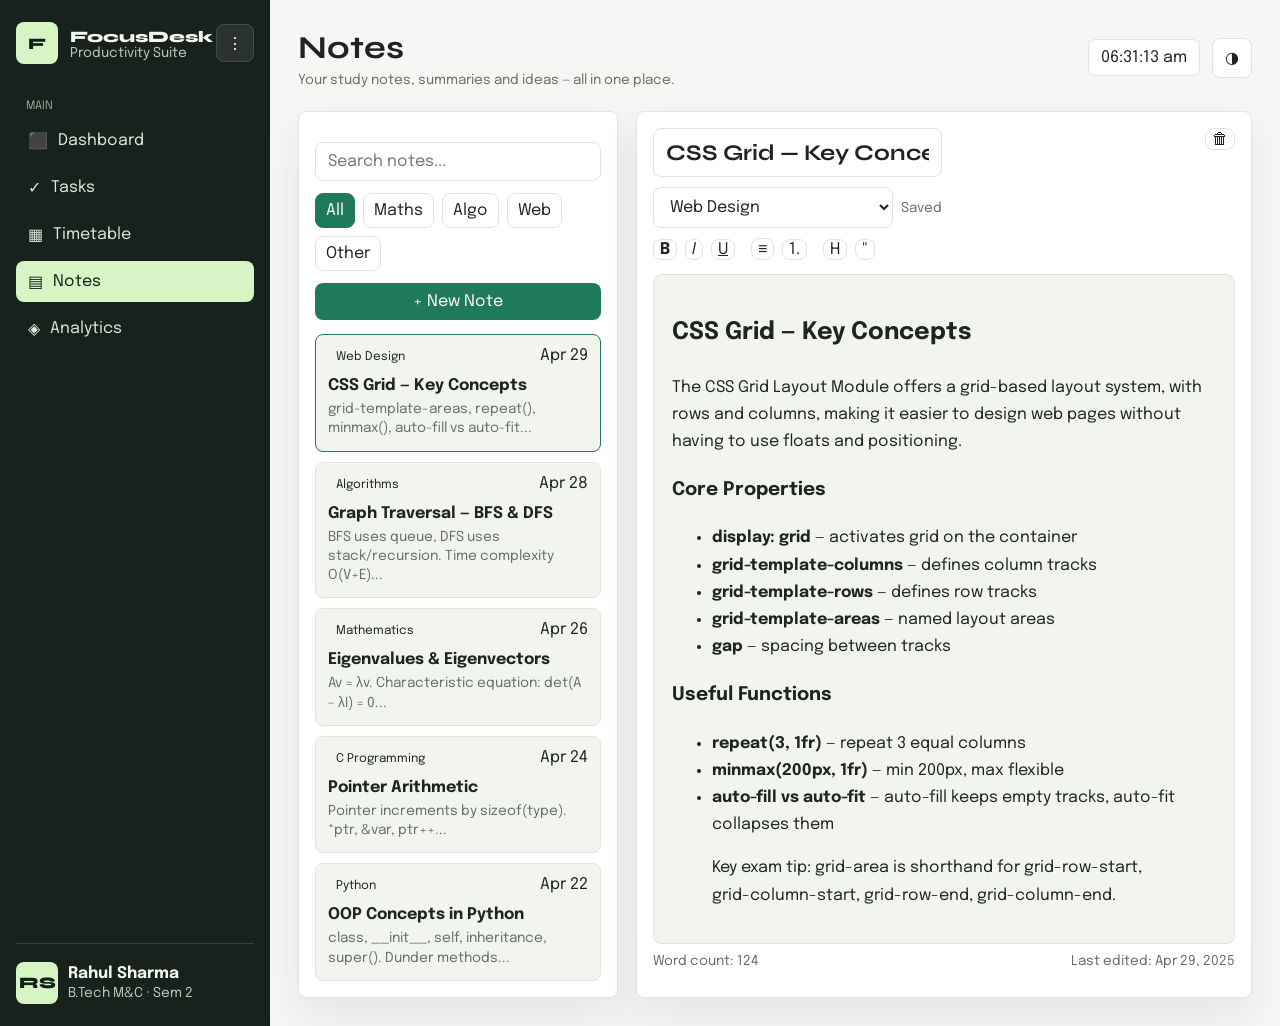
==== html/notes.html @ 3807cae0 "Initial commit: project setup" ====
<!DOCTYPE html>
<html lang="en">
<head>
  <meta charset="UTF-8" />
  <meta name="viewport" content="width=device-width, initial-scale=1.0" />
  <title>Notes — FocusDesk</title>
  <link rel="stylesheet" href="../css/style.css" />
  <link href="https://fonts.googleapis.com/css2?family=Syne:wght@400;600;700;800&family=Epilogue:ital,wght@0,300;0,400;0,500;1,300&display=swap" rel="stylesheet" />
</head>
<body class="page-notes">

  <aside class="sidebar" id="sidebar">
    <div class="sidebar-top">
      <div class="brand">
        <div class="brand-icon">F</div>
        <div class="brand-text">
          <span class="brand-name">FocusDesk</span>
          <span class="brand-sub">Productivity Suite</span>
        </div>
      </div>
      <button class="sidebar-toggle" id="sidebarToggle">&#8942;</button>
    </div>
    <nav class="sidebar-nav">
      <p class="nav-group-label">Main</p>
      <ul class="nav-list">
        <li><a href="index.html"     class="nav-item"><span class="nav-icon">⬛</span><span class="nav-label">Dashboard</span></a></li>
        <li><a href="tasks.html"     class="nav-item"><span class="nav-icon">✓</span><span class="nav-label">Tasks</span></a></li>
        <li><a href="timetable.html" class="nav-item"><span class="nav-icon">▦</span><span class="nav-label">Timetable</span></a></li>
        <li><a href="notes.html"     class="nav-item active"><span class="nav-icon">▤</span><span class="nav-label">Notes</span></a></li>
        <li><a href="stats.html"     class="nav-item"><span class="nav-icon">◈</span><span class="nav-label">Analytics</span></a></li>
      </ul>
    </nav>
    <div class="sidebar-profile">
      <div class="profile-avatar">RS</div>
      <div class="profile-info">
        <p class="profile-name">Rahul Sharma</p>
        <p class="profile-course">B.Tech M&amp;C · Sem 2</p>
      </div>
    </div>
  </aside>

  <main class="main-content">
    <header class="topbar">
      <div class="topbar-left">
        <h1 class="page-title">Notes</h1>
        <p class="page-sub">Your study notes, summaries and ideas — all in one place.</p>
      </div>
      <div class="topbar-right">
        <div class="live-clock" id="liveClock">00:00:00</div>
        <button class="theme-toggle" id="themeToggle">◑</button>
      </div>
    </header>

    <!-- NOTES LAYOUT: Sidebar + Editor -->
    <div class="notes-layout">

      <!-- NOTES SIDEBAR -->
      <aside class="notes-sidebar">
        <div class="notes-search-wrap">
          <input type="text" class="notes-search" id="notesSearch" placeholder="Search notes..." />
        </div>
        <div class="notes-filter-tabs">
          <button class="notes-filter active" data-cat="all">All</button>
          <button class="notes-filter" data-cat="maths">Maths</button>
          <button class="notes-filter" data-cat="algo">Algo</button>
          <button class="notes-filter" data-cat="web">Web</button>
          <button class="notes-filter" data-cat="other">Other</button>
        </div>
        <button class="new-note-btn" id="newNoteBtn">+ New Note</button>
        <ul class="notes-list" id="notesList">
          <li class="note-item active" data-noteid="1">
            <div class="note-item-top">
              <span class="note-item-cat web">Web Design</span>
              <span class="note-item-date">Apr 29</span>
            </div>
            <h4 class="note-item-title">CSS Grid — Key Concepts</h4>
            <p class="note-item-preview">grid-template-areas, repeat(), minmax(), auto-fill vs auto-fit...</p>
          </li>
          <li class="note-item" data-noteid="2">
            <div class="note-item-top">
              <span class="note-item-cat algo">Algorithms</span>
              <span class="note-item-date">Apr 28</span>
            </div>
            <h4 class="note-item-title">Graph Traversal — BFS &amp; DFS</h4>
            <p class="note-item-preview">BFS uses queue, DFS uses stack/recursion. Time complexity O(V+E)...</p>
          </li>
          <li class="note-item" data-noteid="3">
            <div class="note-item-top">
              <span class="note-item-cat maths">Mathematics</span>
              <span class="note-item-date">Apr 26</span>
            </div>
            <h4 class="note-item-title">Eigenvalues &amp; Eigenvectors</h4>
            <p class="note-item-preview">Av = λv. Characteristic equation: det(A - λI) = 0...</p>
          </li>
          <li class="note-item" data-noteid="4">
            <div class="note-item-top">
              <span class="note-item-cat other">C Programming</span>
              <span class="note-item-date">Apr 24</span>
            </div>
            <h4 class="note-item-title">Pointer Arithmetic</h4>
            <p class="note-item-preview">Pointer increments by sizeof(type). *ptr, &amp;var, ptr++...</p>
          </li>
          <li class="note-item" data-noteid="5">
            <div class="note-item-top">
              <span class="note-item-cat other">Python</span>
              <span class="note-item-date">Apr 22</span>
            </div>
            <h4 class="note-item-title">OOP Concepts in Python</h4>
            <p class="note-item-preview">class, __init__, self, inheritance, super(). Dunder methods...</p>
          </li>
        </ul>
      </aside>

      <!-- NOTE EDITOR -->
      <div class="note-editor-wrap">
        <div class="note-editor-toolbar">
          <div class="editor-meta">
            <input type="text" class="note-title-input" id="noteTitleInput" value="CSS Grid — Key Concepts" />
            <div class="editor-meta-row">
              <select class="note-cat-select" id="noteCatSelect">
                <option value="web" selected>Web Design</option>
                <option value="maths">Mathematics</option>
                <option value="algo">Algorithms</option>
                <option value="other">Other</option>
              </select>
              <span class="note-save-status" id="noteSaveStatus">Saved</span>
            </div>
          </div>
          <div class="editor-actions">
            <button class="editor-btn" id="deleteNoteBtn" title="Delete note">🗑</button>
          </div>
        </div>

        <!-- FORMAT TOOLBAR -->
        <div class="format-toolbar">
          <button class="fmt-btn" data-cmd="bold" title="Bold"><b>B</b></button>
          <button class="fmt-btn" data-cmd="italic" title="Italic"><i>I</i></button>
          <button class="fmt-btn" data-cmd="underline" title="Underline"><u>U</u></button>
          <div class="fmt-sep"></div>
          <button class="fmt-btn" data-cmd="insertUnorderedList" title="Bullet list">≡</button>
          <button class="fmt-btn" data-cmd="insertOrderedList" title="Numbered list">1.</button>
          <div class="fmt-sep"></div>
          <button class="fmt-btn" data-cmd="h2" title="Heading">H</button>
          <button class="fmt-btn" data-cmd="blockquote" title="Quote">"</button>
        </div>

        <div class="note-editor" id="noteEditor" contenteditable="true">
          <h2>CSS Grid — Key Concepts</h2>
          <p>The CSS Grid Layout Module offers a grid-based layout system, with rows and columns, making it easier to design web pages without having to use floats and positioning.</p>
          <h3>Core Properties</h3>
          <ul>
            <li><strong>display: grid</strong> — activates grid on the container</li>
            <li><strong>grid-template-columns</strong> — defines column tracks</li>
            <li><strong>grid-template-rows</strong> — defines row tracks</li>
            <li><strong>grid-template-areas</strong> — named layout areas</li>
            <li><strong>gap</strong> — spacing between tracks</li>
          </ul>
          <h3>Useful Functions</h3>
          <ul>
            <li><strong>repeat(3, 1fr)</strong> — repeat 3 equal columns</li>
            <li><strong>minmax(200px, 1fr)</strong> — min 200px, max flexible</li>
            <li><strong>auto-fill vs auto-fit</strong> — auto-fill keeps empty tracks, auto-fit collapses them</li>
          </ul>
          <blockquote>Key exam tip: grid-area is shorthand for grid-row-start, grid-column-start, grid-row-end, grid-column-end.</blockquote>
        </div>

        <div class="note-editor-footer">
          <span class="note-wordcount" id="noteWordcount">Word count: 124</span>
          <span class="note-last-edited" id="noteLastEdited">Last edited: Apr 29, 2025</span>
        </div>
      </div>

    </div>

  </main>

  <script type="module" src="../js/app.js"></script>
  <script type="module" src="../js/notes.js"></script>
</body>
</html>
---- css/style.css ----
:root {
  --bg: #f6f7f4;
  --panel: #ffffff;
  --panel-soft: #f1f5ee;
  --text: #202420;
  --muted: #687066;
  --line: #dfe5dc;
  --accent: #1f7a5c;
  --accent-2: #2c6fbb;
  --amber: #b77716;
  --red: #c34949;
  --green: #2e8b57;
  --shadow: 0 18px 40px rgba(31, 40, 35, 0.08);
}

* {
  box-sizing: border-box;
}

body {
  margin: 0;
  min-height: 100vh;
  background: var(--bg);
  color: var(--text);
  font-family: Epilogue, Arial, sans-serif;
  display: flex;
}

body.dark {
  --bg: #151917;
  --panel: #202621;
  --panel-soft: #262d28;
  --text: #eef3ed;
  --muted: #a8b2a9;
  --line: #384139;
  --shadow: 0 18px 40px rgba(0, 0, 0, 0.22);
}

button,
input,
textarea,
select {
  font: inherit;
}

button,
a {
  -webkit-tap-highlight-color: transparent;
}

a {
  color: inherit;
  text-decoration: none;
}

.sidebar {
  width: 270px;
  min-height: 100vh;
  padding: 22px 16px;
  background: #18221d;
  color: #f4f7f0;
  position: sticky;
  top: 0;
  display: flex;
  flex-direction: column;
  gap: 24px;
}

.sidebar-top,
.brand,
.topbar,
.topbar-right,
.stat-card-top,
.widget-header,
.task-toolbar,
.task-actions,
.modal-header,
.modal-footer,
.editor-meta-row,
.format-toolbar,
.tt-legend,
.period-tabs,
.week-nav,
.view-toggle-bar {
  display: flex;
  align-items: center;
}

.sidebar-top,
.topbar,
.widget-header,
.task-toolbar,
.modal-header,
.modal-footer {
  justify-content: space-between;
}

.brand {
  gap: 12px;
}

.brand-icon,
.profile-avatar {
  width: 42px;
  height: 42px;
  display: grid;
  place-items: center;
  border-radius: 8px;
  background: #d7f4c5;
  color: #102017;
  font-family: Syne, Arial, sans-serif;
  font-weight: 800;
}

.brand-text,
.profile-info,
.task-text-wrap,
.habit-info,
.editor-meta,
.donut-center {
  display: flex;
  flex-direction: column;
}

.brand-name,
.page-title,
.greeting-headline,
.widget-title,
.task-card-title,
.modal-title,
.col-title {
  font-family: Syne, Arial, sans-serif;
}

.brand-name {
  font-weight: 800;
}

.brand-sub,
.profile-course,
.page-sub,
.stat-label,
.task-due,
.sched-info,
.quick-note-hint,
.note-save-status,
.note-wordcount,
.note-last-edited {
  color: var(--muted);
  font-size: 0.85rem;
}

.sidebar .brand-sub,
.sidebar .profile-course {
  color: #b8c8bd;
}

.sidebar-toggle,
.theme-toggle,
.week-btn,
.tca-btn,
.modal-close,
.editor-btn,
.fmt-btn,
.habit-check,
.add-task-btn {
  border: 1px solid var(--line);
  background: var(--panel);
  color: var(--text);
  border-radius: 8px;
  cursor: pointer;
}

.sidebar-toggle {
  background: rgba(255, 255, 255, 0.08);
  color: #ffffff;
  border-color: rgba(255, 255, 255, 0.12);
  width: 38px;
  height: 38px;
}

.nav-group-label {
  margin: 12px 10px 8px;
  color: #94a79a;
  font-size: 0.72rem;
  text-transform: uppercase;
  letter-spacing: 0;
}

.nav-list {
  list-style: none;
  padding: 0;
  margin: 0;
  display: grid;
  gap: 6px;
}

.nav-item {
  display: flex;
  gap: 10px;
  align-items: center;
  padding: 11px 12px;
  border-radius: 8px;
  color: #dce7dd;
}

.nav-item.active,
.nav-item:hover {
  background: #d7f4c5;
  color: #102017;
}

.sidebar-profile {
  margin-top: auto;
  display: flex;
  gap: 10px;
  align-items: center;
  padding-top: 18px;
  border-top: 1px solid rgba(255, 255, 255, 0.12);
}

.profile-name {
  margin: 0;
  font-weight: 700;
}

.profile-course {
  margin: 4px 0 0;
}

.main-content {
  flex: 1;
  min-width: 0;
  padding: 28px;
}

.topbar {
  gap: 20px;
  margin-bottom: 24px;
}

.topbar-right {
  gap: 12px;
  flex-wrap: wrap;
  justify-content: flex-end;
}

.page-title {
  margin: 0;
  font-size: 2rem;
}

.page-sub {
  margin: 6px 0 0;
}

.live-clock,
.streak-badge,
.widget-badge,
.period-btn,
.filter-btn,
.view-btn,
.pomo-tab {
  background: var(--panel);
  border: 1px solid var(--line);
  border-radius: 8px;
  padding: 9px 12px;
}

.theme-toggle,
.week-btn {
  width: 40px;
  height: 40px;
}

.greeting-banner,
.widget,
.stat-card,
.task-overview,
.task-column,
.notes-sidebar,
.note-editor-wrap,
.exam-strip,
.tt-legend,
.modal {
  background: var(--panel);
  border: 1px solid var(--line);
  border-radius: 8px;
  box-shadow: var(--shadow);
}

.greeting-banner {
  display: flex;
  justify-content: space-between;
  gap: 20px;
  padding: 26px;
  margin-bottom: 20px;
  overflow: hidden;
}

.greeting-headline {
  margin: 0 0 8px;
  font-size: 2rem;
}

.greeting-sub {
  margin: 0;
  color: var(--muted);
  line-height: 1.6;
}

.greeting-visual {
  width: 130px;
  min-width: 130px;
  border-radius: 50%;
  background: #e6f3df;
  display: grid;
  place-items: center;
  color: #1b7a57;
  font-size: 2rem;
}

.stats-row {
  display: grid;
  grid-template-columns: repeat(4, minmax(0, 1fr));
  gap: 16px;
  margin-bottom: 20px;
}

.stat-card {
  padding: 18px;
}

.stat-number {
  font-family: Syne, Arial, sans-serif;
  font-size: 1.7rem;
  font-weight: 800;
  margin: 14px 0 6px;
}

.stat-trend,
.priority-tag,
.att-status,
.note-item-cat {
  font-size: 0.75rem;
  border-radius: 999px;
  padding: 4px 8px;
  background: var(--panel-soft);
}

.up,
.safe,
.green {
  color: var(--green);
}

.neutral,
.amber,
.warn {
  color: var(--amber);
}

.red,
.danger {
  color: var(--red);
}

.stat-bar,
.task-ov-bar,
.trend-bar-wrap,
.att-bar-wrap {
  height: 8px;
  background: var(--panel-soft);
  border-radius: 999px;
  overflow: hidden;
  margin-top: 14px;
}

.stat-bar-fill,
.task-ov-fill,
.trend-bar,
.att-bar {
  display: block;
  height: 100%;
  width: var(--pct, var(--w, 50%));
  background: var(--accent);
}

.dashboard-grid,
.analytics-grid {
  display: grid;
  grid-template-columns: minmax(0, 1.35fr) minmax(320px, 0.9fr);
  gap: 18px;
}

.dash-col,
.analytics-grid {
  min-width: 0;
}

.widget,
.exam-strip {
  padding: 18px;
  margin-bottom: 18px;
}

.widget-title {
  margin: 0;
  font-size: 1.1rem;
}

.widget-link,
.widget-link-btn {
  color: var(--accent-2);
  font-weight: 700;
  background: transparent;
  border: 0;
  cursor: pointer;
}

.pomo-body {
  text-align: center;
}

.pomo-ring-wrap {
  position: relative;
  width: 190px;
  margin: 20px auto;
}

.pomo-ring {
  width: 190px;
  height: 190px;
  transform: rotate(-90deg);
}

.pomo-ring-bg,
.pomo-ring-fill {
  fill: none;
  stroke-width: 10;
}

.pomo-ring-bg {
  stroke: var(--panel-soft);
}

.pomo-ring-fill {
  stroke: var(--accent);
  stroke-linecap: round;
}

.pomo-time-display {
  position: absolute;
  inset: 0;
  display: grid;
  place-items: center;
  font-family: Syne, Arial, sans-serif;
  font-size: 2rem;
  font-weight: 800;
}

.pomo-mode-tabs,
.pomo-controls,
.task-filters {
  display: flex;
  gap: 8px;
  flex-wrap: wrap;
}

.pomo-tab.active,
.filter-btn.active,
.view-btn.active,
.period-btn.active,
.notes-filter.active {
  background: var(--accent);
  color: #ffffff;
  border-color: var(--accent);
}

.pomo-btn,
.btn-add-task,
.modal-btn-confirm,
.new-note-btn {
  border: 0;
  background: var(--accent);
  color: #ffffff;
  border-radius: 8px;
  padding: 10px 14px;
  cursor: pointer;
}

.pomo-btn-ghost,
.modal-btn-cancel {
  background: var(--panel-soft);
  color: var(--text);
}

.quick-task-list,
.habit-list,
.notes-list,
.donut-legend {
  list-style: none;
  padding: 0;
  margin: 14px 0 0;
  display: grid;
  gap: 10px;
}

.quick-task,
.habit-item,
.schedule-item,
.note-item,
.task-card {
  background: var(--panel-soft);
  border: 1px solid var(--line);
  border-radius: 8px;
}

.quick-task,
.habit-item {
  display: flex;
  align-items: center;
  gap: 12px;
  padding: 12px;
}

.quick-task.done .task-text,
.task-card.done .task-card-title,
.task-card.is-done .task-card-title {
  text-decoration: line-through;
  color: var(--muted);
}

.task-cb {
  width: 18px;
  height: 18px;
}

.add-task-inline,
.notes-search-wrap {
  display: flex;
  gap: 8px;
  margin-top: 14px;
}

.add-task-input,
.notes-search,
.modal-input,
.modal-textarea,
.modal-select,
.task-sort-select,
.note-title-input,
.note-cat-select,
.quick-note-area {
  width: 100%;
  border: 1px solid var(--line);
  background: var(--panel);
  color: var(--text);
  border-radius: 8px;
  padding: 10px 12px;
}

.add-task-btn {
  min-width: 42px;
  background: var(--accent);
  color: #ffffff;
}

.schedule-timeline {
  display: grid;
  gap: 10px;
  margin-top: 14px;
}

.schedule-item {
  display: grid;
  grid-template-columns: 78px 20px 1fr;
  gap: 10px;
  padding: 12px;
}

.sched-subject {
  margin: 0 0 4px;
  font-weight: 700;
}

.sched-info {
  margin: 0;
}

.sched-dot,
.task-priority-dot,
.col-dot,
.legend-dot,
.dl-dot {
  display: inline-block;
  width: 10px;
  height: 10px;
  border-radius: 50%;
  background: var(--accent);
}

.quick-note-area {
  min-height: 150px;
  resize: vertical;
  margin-top: 14px;
}

.exam-cards-row {
  display: grid;
  grid-template-columns: repeat(4, minmax(0, 1fr));
  gap: 14px;
  margin-top: 14px;
}

.exam-card {
  padding: 14px;
  border-radius: 8px;
  background: var(--panel-soft);
  border: 1px solid var(--line);
}

.exam-days {
  font-family: Syne, Arial, sans-serif;
  font-size: 2rem;
  font-weight: 800;
  color: var(--accent);
}

.task-toolbar {
  gap: 12px;
  flex-wrap: wrap;
  margin-bottom: 16px;
}

.task-actions {
  gap: 8px;
}

.task-overview {
  display: grid;
  grid-template-columns: repeat(4, 100px) minmax(220px, 1fr);
  gap: 14px;
  align-items: center;
  padding: 16px;
  margin-bottom: 18px;
}

.task-ov-num {
  display: block;
  font-family: Syne, Arial, sans-serif;
  font-size: 1.6rem;
  font-weight: 800;
}

.task-ov-label {
  color: var(--muted);
  font-size: 0.84rem;
}

.task-board {
  display: grid;
  grid-template-columns: repeat(3, minmax(260px, 1fr));
  gap: 16px;
}

.task-column {
  padding: 14px;
}

.task-col-header {
  display: flex;
  align-items: center;
  gap: 8px;
  margin-bottom: 12px;
}

.col-count {
  margin-left: auto;
  color: var(--muted);
}

.task-col-body {
  min-height: 260px;
  display: grid;
  gap: 12px;
  align-content: start;
}

.task-card {
  padding: 14px;
}

.task-card.is-dragging {
  opacity: 0.65;
}

.task-card-top,
.task-card-footer {
  display: flex;
  align-items: center;
  justify-content: space-between;
  gap: 10px;
}

.task-card-title {
  margin: 12px 0 8px;
}

.task-card-desc {
  color: var(--muted);
  line-height: 1.5;
}

.task-card-due {
  font-size: 0.82rem;
  color: var(--muted);
}

.priority-high,
.high {
  border-color: rgba(195, 73, 73, 0.38);
}

.priority-medium,
.medium {
  border-color: rgba(183, 119, 22, 0.38);
}

.priority-low,
.low {
  border-color: rgba(46, 139, 87, 0.38);
}

.modal-overlay {
  position: fixed;
  inset: 0;
  background: rgba(13, 18, 14, 0.55);
  display: none;
  place-items: center;
  padding: 20px;
  z-index: 20;
}

.modal-overlay.open,
.modal-overlay.show {
  display: grid;
}

.modal {
  width: min(560px, 100%);
  padding: 18px;
}

.modal-body {
  display: grid;
  gap: 14px;
  margin: 16px 0;
}

.modal-row {
  display: grid;
  grid-template-columns: 1fr 1fr;
  gap: 12px;
}

.modal-label {
  display: block;
  margin-bottom: 6px;
  color: var(--muted);
  font-size: 0.85rem;
}

.notes-layout {
  display: grid;
  grid-template-columns: 320px minmax(0, 1fr);
  gap: 18px;
}

.notes-sidebar,
.note-editor-wrap {
  padding: 16px;
}

.notes-filter-tabs {
  display: flex;
  gap: 8px;
  flex-wrap: wrap;
  margin: 12px 0;
}

.notes-filter {
  border: 1px solid var(--line);
  background: var(--panel);
  color: var(--text);
  border-radius: 8px;
  padding: 8px 10px;
  cursor: pointer;
}

.new-note-btn {
  width: 100%;
}

.note-item {
  padding: 12px;
  cursor: pointer;
}

.note-item.active {
  border-color: var(--accent);
}

.note-item-top {
  display: flex;
  justify-content: space-between;
  gap: 8px;
}

.note-item-title {
  margin: 10px 0 6px;
}

.note-item-preview {
  margin: 0;
  color: var(--muted);
  font-size: 0.86rem;
  line-height: 1.4;
}

.note-editor-toolbar {
  display: flex;
  gap: 12px;
  justify-content: space-between;
}

.note-title-input {
  font-family: Syne, Arial, sans-serif;
  font-size: 1.4rem;
  font-weight: 700;
}

.editor-meta-row,
.format-toolbar {
  gap: 8px;
  margin-top: 10px;
}

.note-editor {
  min-height: 420px;
  margin-top: 14px;
  padding: 18px;
  border: 1px solid var(--line);
  border-radius: 8px;
  background: var(--panel-soft);
  line-height: 1.7;
}

.note-editor-footer {
  display: flex;
  justify-content: space-between;
  gap: 10px;
  margin-top: 10px;
}

.timetable-wrap {
  overflow-x: auto;
}

.timetable-grid {
  display: grid;
  grid-template-columns: 80px repeat(6, minmax(130px, 1fr));
  min-width: 860px;
  border: 1px solid var(--line);
  border-radius: 8px;
  overflow: hidden;
}

.tt-header,
.tt-time,
.tt-cell {
  border-right: 1px solid var(--line);
  border-bottom: 1px solid var(--line);
  min-height: 72px;
  padding: 10px;
  background: var(--panel);
}

.tt-header {
  min-height: auto;
  font-weight: 800;
  background: var(--panel-soft);
  text-align: center;
}

.tt-header.active,
.tt-header[data-today="true"] {
  color: var(--accent);
}

.tt-time {
  color: var(--muted);
  font-weight: 700;
}

.tt-class {
  height: 100%;
  padding: 9px;
  border-radius: 8px;
  color: #102017;
  display: flex;
  flex-direction: column;
  gap: 4px;
  background: #d7f4c5;
}

.subject-maths { background: #d7f4c5; }
.subject-algo { background: #cde5ff; }
.subject-ds { background: #efe0ff; }
.subject-web { background: #ffe1c9; }
.subject-python { background: #fff0a8; }
.subject-c { background: #ffd4d4; }
.subject-self { background: #d9ece5; }

.tt-break {
  background: var(--panel-soft);
  color: var(--muted);
  text-align: center;
}

.tt-legend {
  gap: 14px;
  flex-wrap: wrap;
  padding: 14px;
  margin-top: 16px;
}

.bar-chart {
  display: grid;
  grid-template-columns: repeat(7, 1fr);
  gap: 10px;
  align-items: end;
  height: 250px;
  margin-top: 18px;
}

.bar-group {
  height: 100%;
  display: grid;
  grid-template-rows: 1fr auto;
  gap: 8px;
  text-align: center;
}

.bar-wrap {
  display: flex;
  align-items: end;
  justify-content: center;
  background: var(--panel-soft);
  border-radius: 8px;
  padding: 6px;
}

.bar {
  width: 100%;
  height: var(--h, 40%);
  min-height: 20px;
  border-radius: 6px;
  background: var(--accent-2);
  position: relative;
}

.bar-val {
  position: absolute;
  left: 50%;
  bottom: calc(100% + 6px);
  transform: translateX(-50%);
  font-size: 0.72rem;
  white-space: nowrap;
  color: var(--muted);
}

.donut-chart-wrap {
  display: flex;
  align-items: center;
  gap: 20px;
  flex-wrap: wrap;
  margin-top: 16px;
}

.donut-chart {
  width: 170px;
  height: 170px;
  position: relative;
}

.donut-svg {
  width: 170px;
  height: 170px;
  transform: rotate(-90deg);
}

.donut-seg {
  fill: none;
  stroke-width: 14;
}

.seg-maths { stroke: #1f7a5c; }
.seg-algo { stroke: #2c6fbb; }
.seg-ds { stroke: #8661c1; }
.seg-web { stroke: #d17930; }

.donut-center {
  position: absolute;
  inset: 0;
  align-items: center;
  justify-content: center;
}

.trend-row {
  display: grid;
  grid-template-columns: 44px 1fr 30px;
  gap: 10px;
  align-items: center;
  margin-top: 13px;
}

.attendance-table {
  width: 100%;
  border-collapse: collapse;
  margin-top: 12px;
}

.attendance-table th,
.attendance-table td {
  padding: 12px;
  border-bottom: 1px solid var(--line);
  text-align: left;
}

@media (max-width: 980px) {
  body {
    display: block;
  }

  .sidebar {
    position: relative;
    width: 100%;
    min-height: auto;
  }

  .stats-row,
  .dashboard-grid,
  .analytics-grid,
  .task-board,
  .exam-cards-row,
  .notes-layout,
  .task-overview {
    grid-template-columns: 1fr;
  }

  .main-content {
    padding: 18px;
  }

  .topbar,
  .greeting-banner,
  .note-editor-toolbar {
    align-items: flex-start;
    flex-direction: column;
  }

  .greeting-visual {
    display: none;
  }
}

@media (max-width: 620px) {
  .modal-row,
  .stats-row {
    grid-template-columns: 1fr;
  }

  .task-toolbar,
  .task-actions,
  .topbar-right {
    align-items: stretch;
    width: 100%;
  }

  .task-actions,
  .topbar-right {
    flex-direction: column;
  }
}
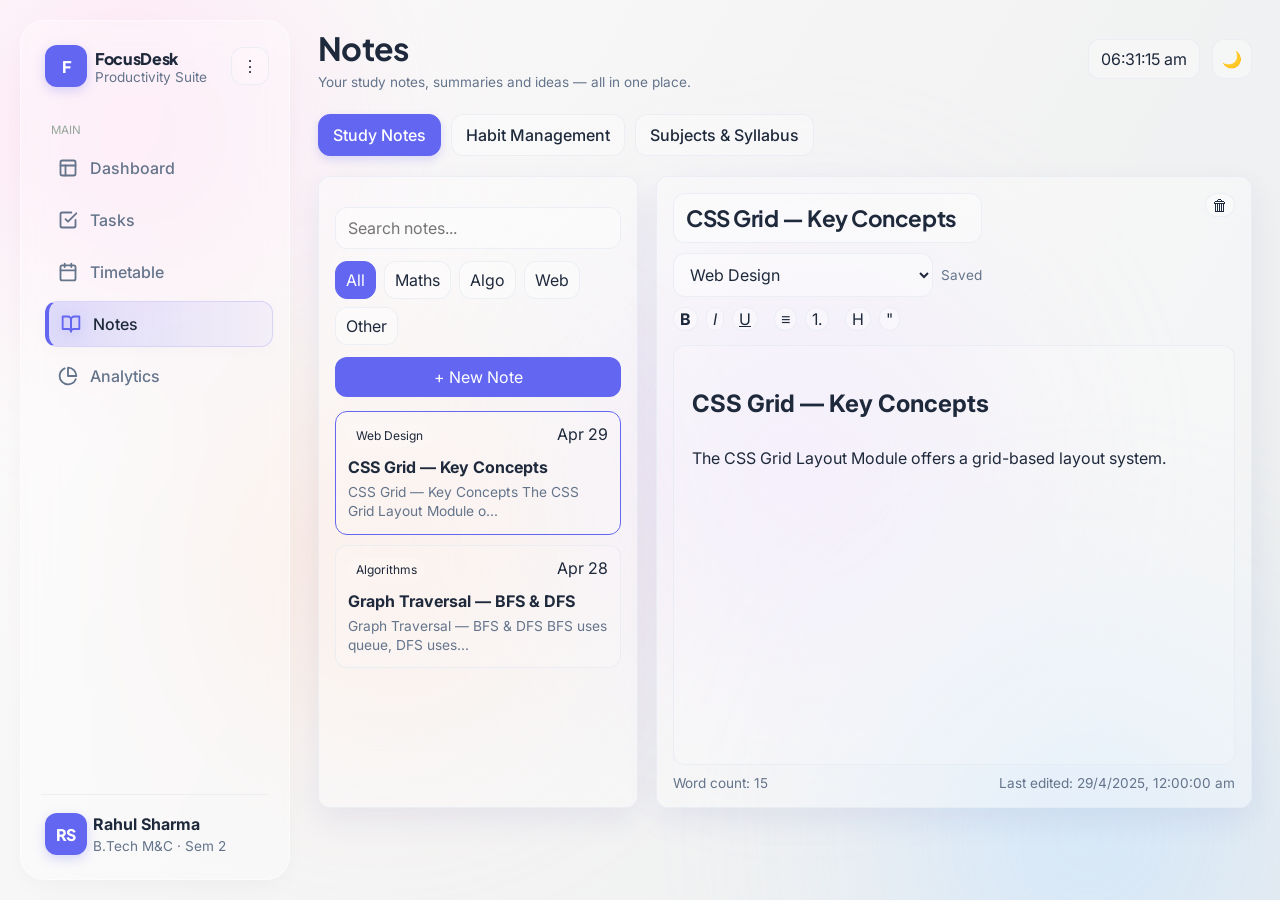
==== commit 6e634c7e: "feat: complete premium glassmorphism theme and SVG icons" ====
--- a/html/notes.html
+++ b/html/notes.html
@@ -1,179 +1,223 @@
-<!DOCTYPE html>
-<html lang="en">
-<head>
-  <meta charset="UTF-8" />
-  <meta name="viewport" content="width=device-width, initial-scale=1.0" />
-  <title>Notes — FocusDesk</title>
+<!DOCTYPE html>
+<html lang="en">
+<head>
+  <meta charset="UTF-8" />
+  <meta name="viewport" content="width=device-width, initial-scale=1.0" />
+  <title>Notes — FocusDesk</title>
   <link rel="stylesheet" href="../css/style.css" />
-  <link href="https://fonts.googleapis.com/css2?family=Syne:wght@400;600;700;800&family=Epilogue:ital,wght@0,300;0,400;0,500;1,300&display=swap" rel="stylesheet" />
-</head>
-<body class="page-notes">
-
-  <aside class="sidebar" id="sidebar">
-    <div class="sidebar-top">
-      <div class="brand">
-        <div class="brand-icon">F</div>
-        <div class="brand-text">
-          <span class="brand-name">FocusDesk</span>
-          <span class="brand-sub">Productivity Suite</span>
-        </div>
-      </div>
-      <button class="sidebar-toggle" id="sidebarToggle">&#8942;</button>
-    </div>
-    <nav class="sidebar-nav">
-      <p class="nav-group-label">Main</p>
-      <ul class="nav-list">
-        <li><a href="index.html"     class="nav-item"><span class="nav-icon">⬛</span><span class="nav-label">Dashboard</span></a></li>
-        <li><a href="tasks.html"     class="nav-item"><span class="nav-icon">✓</span><span class="nav-label">Tasks</span></a></li>
-        <li><a href="timetable.html" class="nav-item"><span class="nav-icon">▦</span><span class="nav-label">Timetable</span></a></li>
-        <li><a href="notes.html"     class="nav-item active"><span class="nav-icon">▤</span><span class="nav-label">Notes</span></a></li>
-        <li><a href="stats.html"     class="nav-item"><span class="nav-icon">◈</span><span class="nav-label">Analytics</span></a></li>
-      </ul>
-    </nav>
-    <div class="sidebar-profile">
-      <div class="profile-avatar">RS</div>
-      <div class="profile-info">
-        <p class="profile-name">Rahul Sharma</p>
-        <p class="profile-course">B.Tech M&amp;C · Sem 2</p>
-      </div>
-    </div>
-  </aside>
-
-  <main class="main-content">
-    <header class="topbar">
-      <div class="topbar-left">
-        <h1 class="page-title">Notes</h1>
-        <p class="page-sub">Your study notes, summaries and ideas — all in one place.</p>
-      </div>
-      <div class="topbar-right">
-        <div class="live-clock" id="liveClock">00:00:00</div>
-        <button class="theme-toggle" id="themeToggle">◑</button>
-      </div>
-    </header>
-
-    <!-- NOTES LAYOUT: Sidebar + Editor -->
-    <div class="notes-layout">
-
-      <!-- NOTES SIDEBAR -->
-      <aside class="notes-sidebar">
-        <div class="notes-search-wrap">
-          <input type="text" class="notes-search" id="notesSearch" placeholder="Search notes..." />
-        </div>
-        <div class="notes-filter-tabs">
-          <button class="notes-filter active" data-cat="all">All</button>
-          <button class="notes-filter" data-cat="maths">Maths</button>
-          <button class="notes-filter" data-cat="algo">Algo</button>
-          <button class="notes-filter" data-cat="web">Web</button>
-          <button class="notes-filter" data-cat="other">Other</button>
-        </div>
-        <button class="new-note-btn" id="newNoteBtn">+ New Note</button>
-        <ul class="notes-list" id="notesList">
-          <li class="note-item active" data-noteid="1">
-            <div class="note-item-top">
-              <span class="note-item-cat web">Web Design</span>
-              <span class="note-item-date">Apr 29</span>
-            </div>
-            <h4 class="note-item-title">CSS Grid — Key Concepts</h4>
-            <p class="note-item-preview">grid-template-areas, repeat(), minmax(), auto-fill vs auto-fit...</p>
-          </li>
-          <li class="note-item" data-noteid="2">
-            <div class="note-item-top">
-              <span class="note-item-cat algo">Algorithms</span>
-              <span class="note-item-date">Apr 28</span>
-            </div>
-            <h4 class="note-item-title">Graph Traversal — BFS &amp; DFS</h4>
-            <p class="note-item-preview">BFS uses queue, DFS uses stack/recursion. Time complexity O(V+E)...</p>
-          </li>
-          <li class="note-item" data-noteid="3">
-            <div class="note-item-top">
-              <span class="note-item-cat maths">Mathematics</span>
-              <span class="note-item-date">Apr 26</span>
-            </div>
-            <h4 class="note-item-title">Eigenvalues &amp; Eigenvectors</h4>
-            <p class="note-item-preview">Av = λv. Characteristic equation: det(A - λI) = 0...</p>
-          </li>
-          <li class="note-item" data-noteid="4">
-            <div class="note-item-top">
-              <span class="note-item-cat other">C Programming</span>
-              <span class="note-item-date">Apr 24</span>
-            </div>
-            <h4 class="note-item-title">Pointer Arithmetic</h4>
-            <p class="note-item-preview">Pointer increments by sizeof(type). *ptr, &amp;var, ptr++...</p>
-          </li>
-          <li class="note-item" data-noteid="5">
-            <div class="note-item-top">
-              <span class="note-item-cat other">Python</span>
-              <span class="note-item-date">Apr 22</span>
-            </div>
-            <h4 class="note-item-title">OOP Concepts in Python</h4>
-            <p class="note-item-preview">class, __init__, self, inheritance, super(). Dunder methods...</p>
-          </li>
-        </ul>
-      </aside>
-
-      <!-- NOTE EDITOR -->
-      <div class="note-editor-wrap">
-        <div class="note-editor-toolbar">
-          <div class="editor-meta">
-            <input type="text" class="note-title-input" id="noteTitleInput" value="CSS Grid — Key Concepts" />
-            <div class="editor-meta-row">
-              <select class="note-cat-select" id="noteCatSelect">
-                <option value="web" selected>Web Design</option>
-                <option value="maths">Mathematics</option>
-                <option value="algo">Algorithms</option>
-                <option value="other">Other</option>
-              </select>
-              <span class="note-save-status" id="noteSaveStatus">Saved</span>
-            </div>
-          </div>
-          <div class="editor-actions">
-            <button class="editor-btn" id="deleteNoteBtn" title="Delete note">🗑</button>
-          </div>
-        </div>
-
-        <!-- FORMAT TOOLBAR -->
-        <div class="format-toolbar">
-          <button class="fmt-btn" data-cmd="bold" title="Bold"><b>B</b></button>
-          <button class="fmt-btn" data-cmd="italic" title="Italic"><i>I</i></button>
-          <button class="fmt-btn" data-cmd="underline" title="Underline"><u>U</u></button>
-          <div class="fmt-sep"></div>
-          <button class="fmt-btn" data-cmd="insertUnorderedList" title="Bullet list">≡</button>
-          <button class="fmt-btn" data-cmd="insertOrderedList" title="Numbered list">1.</button>
-          <div class="fmt-sep"></div>
-          <button class="fmt-btn" data-cmd="h2" title="Heading">H</button>
-          <button class="fmt-btn" data-cmd="blockquote" title="Quote">"</button>
-        </div>
-
-        <div class="note-editor" id="noteEditor" contenteditable="true">
-          <h2>CSS Grid — Key Concepts</h2>
-          <p>The CSS Grid Layout Module offers a grid-based layout system, with rows and columns, making it easier to design web pages without having to use floats and positioning.</p>
-          <h3>Core Properties</h3>
-          <ul>
-            <li><strong>display: grid</strong> — activates grid on the container</li>
-            <li><strong>grid-template-columns</strong> — defines column tracks</li>
-            <li><strong>grid-template-rows</strong> — defines row tracks</li>
-            <li><strong>grid-template-areas</strong> — named layout areas</li>
-            <li><strong>gap</strong> — spacing between tracks</li>
-          </ul>
-          <h3>Useful Functions</h3>
-          <ul>
-            <li><strong>repeat(3, 1fr)</strong> — repeat 3 equal columns</li>
-            <li><strong>minmax(200px, 1fr)</strong> — min 200px, max flexible</li>
-            <li><strong>auto-fill vs auto-fit</strong> — auto-fill keeps empty tracks, auto-fit collapses them</li>
-          </ul>
-          <blockquote>Key exam tip: grid-area is shorthand for grid-row-start, grid-column-start, grid-row-end, grid-column-end.</blockquote>
-        </div>
-
-        <div class="note-editor-footer">
-          <span class="note-wordcount" id="noteWordcount">Word count: 124</span>
-          <span class="note-last-edited" id="noteLastEdited">Last edited: Apr 29, 2025</span>
-        </div>
-      </div>
-
-    </div>
-
-  </main>
-
+  <link href="https://fonts.googleapis.com/css2?family=Syne:wght@400;600;700;800&family=Epilogue:ital,wght@0,300;0,400;0,500;1,300&display=swap" rel="stylesheet" />
+</head>
+<body class="page-notes">
+
+  <aside class="sidebar" id="sidebar">
+    <div class="sidebar-top">
+      <div class="brand">
+        <div class="brand-icon">F</div>
+        <div class="brand-text">
+          <span class="brand-name">FocusDesk</span>
+          <span class="brand-sub">Productivity Suite</span>
+        </div>
+      </div>
+      <button class="sidebar-toggle" id="sidebarToggle">&#8942;</button>
+    </div>
+    <nav class="sidebar-nav">
+      <p class="nav-group-label">Main</p>
+      <ul class="nav-list">
+        <li><a href="index.html"     class="nav-item"><span class="nav-icon"><svg xmlns="http://www.w3.org/2000/svg" width="20" height="20" viewBox="0 0 24 24" fill="none" stroke="currentColor" stroke-width="2" stroke-linecap="round" stroke-linejoin="round"><rect x="3" y="3" width="18" height="18" rx="2" ry="2"></rect><line x1="3" y1="9" x2="21" y2="9"></line><line x1="9" y1="21" x2="9" y2="9"></line></svg></span><span class="nav-label">Dashboard</span></a></li>
+        <li><a href="tasks.html"     class="nav-item"><span class="nav-icon"><svg xmlns="http://www.w3.org/2000/svg" width="20" height="20" viewBox="0 0 24 24" fill="none" stroke="currentColor" stroke-width="2" stroke-linecap="round" stroke-linejoin="round"><polyline points="9 11 12 14 22 4"></polyline><path d="M21 12v7a2 2 0 0 1-2 2H5a2 2 0 0 1-2-2V5a2 2 0 0 1 2-2h11"></path></svg></span><span class="nav-label">Tasks</span></a></li>
+        <li><a href="timetable.html" class="nav-item"><span class="nav-icon"><svg xmlns="http://www.w3.org/2000/svg" width="20" height="20" viewBox="0 0 24 24" fill="none" stroke="currentColor" stroke-width="2" stroke-linecap="round" stroke-linejoin="round"><rect x="3" y="4" width="18" height="18" rx="2" ry="2"></rect><line x1="16" y1="2" x2="16" y2="6"></line><line x1="8" y1="2" x2="8" y2="6"></line><line x1="3" y1="10" x2="21" y2="10"></line></svg></span><span class="nav-label">Timetable</span></a></li>
+        <li><a href="notes.html"     class="nav-item active"><span class="nav-icon"><svg xmlns="http://www.w3.org/2000/svg" width="20" height="20" viewBox="0 0 24 24" fill="none" stroke="currentColor" stroke-width="2" stroke-linecap="round" stroke-linejoin="round"><path d="M2 3h6a4 4 0 0 1 4 4v14a3 3 0 0 0-3-3H2z"></path><path d="M22 3h-6a4 4 0 0 0-4 4v14a3 3 0 0 1 3-3h7z"></path></svg></span><span class="nav-label">Notes</span></a></li>
+        <li><a href="stats.html"     class="nav-item"><span class="nav-icon"><svg xmlns="http://www.w3.org/2000/svg" width="20" height="20" viewBox="0 0 24 24" fill="none" stroke="currentColor" stroke-width="2" stroke-linecap="round" stroke-linejoin="round"><path d="M21.21 15.89A10 10 0 1 1 8 2.83"></path><path d="M22 12A10 10 0 0 0 12 2v10z"></path></svg></span><span class="nav-label">Analytics</span></a></li>
+      </ul>
+    </nav>
+    <div class="sidebar-profile">
+      <div class="profile-avatar">RS</div>
+      <div class="profile-info">
+        <p class="profile-name">Rahul Sharma</p>
+        <p class="profile-course">B.Tech M&amp;C · Sem 2</p>
+      </div>
+    </div>
+  </aside>
+
+  <main class="main-content">
+    <header class="topbar">
+      <div class="topbar-left">
+        <h1 class="page-title">Notes</h1>
+        <p class="page-sub">Your study notes, summaries and ideas — all in one place.</p>
+      </div>
+      <div class="topbar-right">
+        <div class="live-clock" id="liveClock">00:00:00</div>
+        <button class="theme-toggle" id="themeToggle">◑</button>
+      </div>
+    </header>
+
+    <!-- NOTES LAYOUT: Sidebar + Editor -->
+    <div class="page-tabs" style="margin-bottom: 20px; display: flex; gap: 10px;">
+      <button type="button" class="page-tab-btn active" data-tab="notesTab">Study Notes</button>
+      <button type="button" class="page-tab-btn" data-tab="habitsTab">Habit Management</button>
+      <button type="button" class="page-tab-btn" data-tab="syllabusTab">Subjects & Syllabus</button>
+    </div>
+
+    <!-- NOTES CONTENT -->
+    <section class="page-tab-content active" id="notesTab" style="display: block;">
+    <div class="notes-layout">
+
+      <!-- NOTES SIDEBAR -->
+      <aside class="notes-sidebar">
+        <div class="notes-search-wrap">
+          <input type="text" class="notes-search" id="notesSearch" placeholder="Search notes..." />
+        </div>
+        <div class="notes-filter-tabs">
+          <button class="notes-filter active" data-cat="all">All</button>
+          <button class="notes-filter" data-cat="maths">Maths</button>
+          <button class="notes-filter" data-cat="algo">Algo</button>
+          <button class="notes-filter" data-cat="web">Web</button>
+          <button class="notes-filter" data-cat="other">Other</button>
+        </div>
+        <button class="new-note-btn" id="newNoteBtn">+ New Note</button>
+        <ul class="notes-list" id="notesList">
+          <li class="note-item active" data-noteid="1">
+            <div class="note-item-top">
+              <span class="note-item-cat web">Web Design</span>
+              <span class="note-item-date">Apr 29</span>
+            </div>
+            <h4 class="note-item-title">CSS Grid — Key Concepts</h4>
+            <p class="note-item-preview">grid-template-areas, repeat(), minmax(), auto-fill vs auto-fit...</p>
+          </li>
+          <li class="note-item" data-noteid="2">
+            <div class="note-item-top">
+              <span class="note-item-cat algo">Algorithms</span>
+              <span class="note-item-date">Apr 28</span>
+            </div>
+            <h4 class="note-item-title">Graph Traversal — BFS &amp; DFS</h4>
+            <p class="note-item-preview">BFS uses queue, DFS uses stack/recursion. Time complexity O(V+E)...</p>
+          </li>
+          <li class="note-item" data-noteid="3">
+            <div class="note-item-top">
+              <span class="note-item-cat maths">Mathematics</span>
+              <span class="note-item-date">Apr 26</span>
+            </div>
+            <h4 class="note-item-title">Eigenvalues &amp; Eigenvectors</h4>
+            <p class="note-item-preview">Av = λv. Characteristic equation: det(A - λI) = 0...</p>
+          </li>
+          <li class="note-item" data-noteid="4">
+            <div class="note-item-top">
+              <span class="note-item-cat other">C Programming</span>
+              <span class="note-item-date">Apr 24</span>
+            </div>
+            <h4 class="note-item-title">Pointer Arithmetic</h4>
+            <p class="note-item-preview">Pointer increments by sizeof(type). *ptr, &amp;var, ptr++...</p>
+          </li>
+          <li class="note-item" data-noteid="5">
+            <div class="note-item-top">
+              <span class="note-item-cat other">Python</span>
+              <span class="note-item-date">Apr 22</span>
+            </div>
+            <h4 class="note-item-title">OOP Concepts in Python</h4>
+            <p class="note-item-preview">class, __init__, self, inheritance, super(). Dunder methods...</p>
+          </li>
+        </ul>
+      </aside>
+
+      <!-- NOTE EDITOR -->
+      <div class="note-editor-wrap">
+        <div class="note-editor-toolbar">
+          <div class="editor-meta">
+            <input type="text" class="note-title-input" id="noteTitleInput" value="CSS Grid — Key Concepts" />
+            <div class="editor-meta-row">
+              <select class="note-cat-select" id="noteCatSelect">
+                <option value="web" selected>Web Design</option>
+                <option value="maths">Mathematics</option>
+                <option value="algo">Algorithms</option>
+                <option value="other">Other</option>
+              </select>
+              <span class="note-save-status" id="noteSaveStatus">Saved</span>
+            </div>
+          </div>
+          <div class="editor-actions">
+            <button class="editor-btn" id="deleteNoteBtn" title="Delete note">🗑</button>
+          </div>
+        </div>
+
+        <!-- FORMAT TOOLBAR -->
+        <div class="format-toolbar">
+          <button class="fmt-btn" data-cmd="bold" title="Bold"><b>B</b></button>
+          <button class="fmt-btn" data-cmd="italic" title="Italic"><i>I</i></button>
+          <button class="fmt-btn" data-cmd="underline" title="Underline"><u>U</u></button>
+          <div class="fmt-sep"></div>
+          <button class="fmt-btn" data-cmd="insertUnorderedList" title="Bullet list">≡</button>
+          <button class="fmt-btn" data-cmd="insertOrderedList" title="Numbered list">1.</button>
+          <div class="fmt-sep"></div>
+          <button class="fmt-btn" data-cmd="h2" title="Heading">H</button>
+          <button class="fmt-btn" data-cmd="blockquote" title="Quote">"</button>
+        </div>
+
+        <div class="note-editor" id="noteEditor" contenteditable="true">
+          <h2>CSS Grid — Key Concepts</h2>
+          <p>The CSS Grid Layout Module offers a grid-based layout system, with rows and columns, making it easier to design web pages without having to use floats and positioning.</p>
+          <h3>Core Properties</h3>
+          <ul>
+            <li><strong>display: grid</strong> — activates grid on the container</li>
+            <li><strong>grid-template-columns</strong> — defines column tracks</li>
+            <li><strong>grid-template-rows</strong> — defines row tracks</li>
+            <li><strong>grid-template-areas</strong> — named layout areas</li>
+            <li><strong>gap</strong> — spacing between tracks</li>
+          </ul>
+          <h3>Useful Functions</h3>
+          <ul>
+            <li><strong>repeat(3, 1fr)</strong> — repeat 3 equal columns</li>
+            <li><strong>minmax(200px, 1fr)</strong> — min 200px, max flexible</li>
+            <li><strong>auto-fill vs auto-fit</strong> — auto-fill keeps empty tracks, auto-fit collapses them</li>
+          </ul>
+          <blockquote>Key exam tip: grid-area is shorthand for grid-row-start, grid-column-start, grid-row-end, grid-column-end.</blockquote>
+        </div>
+
+        <div class="note-editor-footer">
+          <span class="note-wordcount" id="noteWordcount">Word count: 124</span>
+          <span class="note-last-edited" id="noteLastEdited">Last edited: Apr 29, 2025</span>
+        </div>
+      </div>
+
+    </div>
+
+    </section>
+
+    <!-- HABITS CONTENT -->
+    <section class="page-tab-content" id="habitsTab" style="display: none;">
+      <div class="widget">
+        <h2 class="widget-title">Habit Management</h2>
+        <p class="page-sub" style="margin-bottom: 20px;">Add, edit, or delete habits here. Tracking changes will reflect instantly on your Dashboard.</p>
+        
+        <div style="display: flex; gap: 10px; margin-bottom: 20px;">
+          <input type="text" id="newHabitInput" placeholder="Enter new habit name" style="flex: 1; padding: 10px 14px; border: 1px solid var(--line); border-radius: var(--radius-sm); background: var(--panel-soft); color: var(--text);">
+          <button class="calendar-create-btn" id="addHabitBtn" style="padding: 10px 20px; cursor: pointer; border-radius: var(--radius-sm);">+ Add Habit</button>
+        </div>
+
+        <ul id="manageHabitList" style="list-style: none; padding: 0; display: grid; gap: 12px;">
+          <!-- Populated by JS -->
+        </ul>
+      </div>
+    </section>
+
+    <!-- SYLLABUS CONTENT -->
+    <section class="page-tab-content" id="syllabusTab" style="display: none;">
+      <div class="widget">
+        <h2 class="widget-title">Subjects & Syllabus Tracker</h2>
+        <p class="page-sub" style="margin-bottom: 20px;">Manage your subjects and track syllabus completion progress.</p>
+
+        <div style="display: flex; gap: 10px; margin-bottom: 24px;">
+          <input type="text" id="newSubjectInput" placeholder="Enter subject name (e.g. Data Structures)" style="flex: 1; padding: 10px 14px; border: 1px solid var(--line); border-radius: var(--radius-sm); background: var(--panel-soft); color: var(--text);">
+          <button class="calendar-create-btn" id="addSubjectBtn" style="padding: 10px 20px; cursor: pointer; border-radius: var(--radius-sm);">+ Add Subject</button>
+        </div>
+
+        <div id="manageSubjectList" style="display: grid; gap: 20px;">
+          <!-- Populated by JS -->
+        </div>
+      </div>
+    </section>
+
+  </main>
+
   <script type="module" src="../js/app.js"></script>
   <script type="module" src="../js/notes.js"></script>
 </body>
--- a/css/style.css
+++ b/css/style.css
@@ -1,16 +1,28 @@
+@import url('https://fonts.googleapis.com/css2?family=Plus+Jakarta+Sans:wght@400;500;600;700;800&family=Inter:wght@400;500;600&display=swap');
+
 :root {
-  --bg: #f6f7f4;
-  --panel: #ffffff;
-  --panel-soft: #f1f5ee;
-  --text: #202420;
-  --muted: #687066;
-  --line: #dfe5dc;
-  --accent: #1f7a5c;
-  --accent-2: #2c6fbb;
-  --amber: #b77716;
-  --red: #c34949;
-  --green: #2e8b57;
-  --shadow: 0 18px 40px rgba(31, 40, 35, 0.08);
+  --bg: linear-gradient(120deg, #fdfbfb 0%, #ebedee 100%);
+  --panel: rgba(255, 255, 255, 0.35);
+  --panel-soft: rgba(255, 255, 255, 0.15);
+  --text: #1e293b;
+  --muted: #64748b;
+  --line: rgba(226, 232, 240, 0.6);
+  --accent: #6366f1;
+  --accent-2: #ec4899;
+  --amber: #f59e0b;
+  --red: #ef4444;
+  --green: #10b981;
+  --shadow: 0 12px 32px 0 rgba(31, 38, 135, 0.07);
+  --shadow-hover: 0 20px 40px 0 rgba(31, 38, 135, 0.12);
+  --glass-border: 1px solid rgba(255, 255, 255, 0.5);
+  --radius: 20px;
+  --radius-sm: 12px;
+  --transition: transform 0.15s ease-out, box-shadow 0.15s ease-out, opacity 0.15s ease-out;
+  
+  --mesh-bg-1: #ffcfef;
+  --mesh-bg-2: #c3e2ff;
+  --mesh-bg-3: #e8d5ff;
+  --mesh-bg-4: #ffd5c2;
 }
 
 * {
@@ -22,18 +34,76 @@
   min-height: 100vh;
   background: var(--bg);
   color: var(--text);
-  font-family: Epilogue, Arial, sans-serif;
-  display: flex;
+  font-family: 'Inter', -apple-system, sans-serif;
+  display: flex;
+  position: relative;
+}
+
+/* Beautiful Animated Mesh Gradient Background */
+body::before, body::after, .bg-mesh {
+  content: '';
+  position: fixed;
+  border-radius: 50%;
+  filter: blur(80px);
+  z-index: -1;
+  opacity: 0.7;
+  animation: mesh-float 20s infinite alternate ease-in-out;
+}
+
+body::before {
+  width: 40vw; height: 40vw;
+  background: radial-gradient(circle, var(--mesh-bg-1) 0%, transparent 70%);
+  top: -10vw; left: -10vw;
+}
+
+body::after {
+  width: 50vw; height: 50vw;
+  background: radial-gradient(circle, var(--mesh-bg-2) 0%, transparent 70%);
+  bottom: -20vw; right: -10vw;
+  animation-delay: -5s;
+}
+
+.bg-mesh {
+  width: 45vw; height: 45vw;
+  background: radial-gradient(circle, var(--mesh-bg-3) 0%, transparent 70%);
+  top: 20vh; left: 40vw;
+  animation-delay: -10s;
+}
+
+.bg-mesh-2 {
+  content: '';
+  position: fixed;
+  border-radius: 50%;
+  filter: blur(90px);
+  z-index: -1;
+  opacity: 0.6;
+  width: 40vw; height: 40vw;
+  background: radial-gradient(circle, var(--mesh-bg-4) 0%, transparent 70%);
+  bottom: 10vh; left: 10vw;
+  animation: mesh-float 25s infinite alternate-reverse ease-in-out;
+}
+
+@keyframes mesh-float {
+  0% { transform: translate(0, 0) scale(1); }
+  50% { transform: translate(5vw, 10vh) scale(1.1); }
+  100% { transform: translate(-5vw, -5vh) scale(0.95); }
 }
 
 body.dark {
-  --bg: #151917;
-  --panel: #202621;
-  --panel-soft: #262d28;
-  --text: #eef3ed;
-  --muted: #a8b2a9;
-  --line: #384139;
-  --shadow: 0 18px 40px rgba(0, 0, 0, 0.22);
+  --bg: #09090b;
+  --panel: rgba(24, 24, 27, 0.35);
+  --panel-soft: rgba(255, 255, 255, 0.05);
+  --text: #fafafa;
+  --muted: #a1a1aa;
+  --line: rgba(63, 63, 70, 0.5);
+  --shadow: 0 12px 32px 0 rgba(0, 0, 0, 0.5);
+  --shadow-hover: 0 20px 40px 0 rgba(0, 0, 0, 0.7);
+  --glass-border: 1px solid rgba(255, 255, 255, 0.08);
+  
+  --mesh-bg-1: #4c1d95; /* Deep Purple */
+  --mesh-bg-2: #0f766e; /* Deep Teal */
+  --mesh-bg-3: #1e3a8a; /* Deep Blue */
+  --mesh-bg-4: #831843; /* Deep Pink */
 }
 
 button,
@@ -55,15 +125,59 @@
 
 .sidebar {
   width: 270px;
-  min-height: 100vh;
-  padding: 22px 16px;
-  background: #18221d;
-  color: #f4f7f0;
+  height: calc(100vh - 40px);
+  margin: 20px 0 20px 20px;
+  padding: 24px 20px;
+  background: var(--panel);
+  border: var(--glass-border);
+  border-radius: 24px;
+  color: var(--text);
   position: sticky;
-  top: 0;
+  backdrop-filter: blur(16px);
+  -webkit-backdrop-filter: blur(16px);
+  top: 20px;
   display: flex;
   flex-direction: column;
   gap: 24px;
+  transition: width 0.4s cubic-bezier(0.4, 0, 0.2, 1), padding 0.4s cubic-bezier(0.4, 0, 0.2, 1), margin 0.4s cubic-bezier(0.4, 0, 0.2, 1);
+  overflow: hidden;
+  z-index: 100;
+  box-shadow: 0 10px 30px -10px rgba(0, 0, 0, 0.05);
+}
+
+
+
+.sidebar.collapsed {
+  width: 80px;
+  padding: 24px 10px;
+}
+
+.sidebar.collapsed .brand-text,
+.sidebar.collapsed .nav-group-label,
+.sidebar.collapsed .nav-label,
+.sidebar.collapsed .profile-info {
+  display: none;
+}
+
+.sidebar.collapsed .sidebar-top {
+  justify-content: center;
+}
+
+.sidebar.collapsed .brand-icon {
+  display: none;
+}
+
+.sidebar.collapsed .sidebar-toggle {
+  margin: 0 auto;
+}
+
+.sidebar.collapsed .nav-item {
+  justify-content: center;
+  padding: 12px;
+}
+
+.sidebar.collapsed .profile-avatar {
+  margin: 0 auto;
 }
 
 .sidebar-top,
@@ -105,10 +219,13 @@
   height: 42px;
   display: grid;
   place-items: center;
-  border-radius: 8px;
-  background: #d7f4c5;
-  color: #102017;
-  font-family: Syne, Arial, sans-serif;
+  border-radius: var(--radius-sm);
+  background: var(--accent);
+  color: #ffffff;
+  transform: translateX(4px);
+  box-shadow: 0 4px 12px rgba(99, 102, 241, 0.25);
+  font-family: 'Plus Jakarta Sans', sans-serif;
+  letter-spacing: -0.02em;
   font-weight: 800;
 }
 
@@ -129,7 +246,8 @@
 .task-card-title,
 .modal-title,
 .col-title {
-  font-family: Syne, Arial, sans-serif;
+  font-family: 'Plus Jakarta Sans', sans-serif;
+  letter-spacing: -0.02em;
 }
 
 .brand-name {
@@ -152,7 +270,7 @@
 
 .sidebar .brand-sub,
 .sidebar .profile-course {
-  color: #b8c8bd;
+  color: var(--muted);
 }
 
 .sidebar-toggle,
@@ -167,14 +285,16 @@
   border: 1px solid var(--line);
   background: var(--panel);
   color: var(--text);
-  border-radius: 8px;
+  border-radius: var(--radius-sm);
   cursor: pointer;
+  transition: var(--transition);
 }
 
 .sidebar-toggle {
-  background: rgba(255, 255, 255, 0.08);
-  color: #ffffff;
-  border-color: rgba(255, 255, 255, 0.12);
+  background: var(--panel-soft);
+  color: var(--text);
+  border-color: var(--line);
+  transition: var(--transition);
   width: 38px;
   height: 38px;
 }
@@ -197,17 +317,54 @@
 
 .nav-item {
   display: flex;
-  gap: 10px;
+  gap: 12px;
   align-items: center;
-  padding: 11px 12px;
-  border-radius: 8px;
-  color: #dce7dd;
+  padding: 12px 16px;
+  border-radius: 12px;
+  color: var(--muted);
+  transition: transform 0.2s ease, box-shadow 0.2s ease, background 0.2s ease;
+  position: relative;
+  overflow: hidden;
+  font-weight: 500;
+  border: 1px solid transparent;
+}
+
+.nav-item::before {
+  content: '';
+  position: absolute;
+  top: 0; left: 0; right: 0; bottom: 0;
+  background: linear-gradient(90deg, rgba(99, 102, 241, 0.15) 0%, rgba(99, 102, 241, 0) 100%);
+  opacity: 0;
+  transition: opacity 0.3s ease;
+  z-index: 0;
 }
 
 .nav-item.active,
 .nav-item:hover {
-  background: #d7f4c5;
-  color: #102017;
+  color: var(--text);
+  border-color: rgba(99, 102, 241, 0.2);
+  background: rgba(99, 102, 241, 0.05);
+  box-shadow: 0 4px 20px rgba(0, 0, 0, 0.02);
+  transform: translateX(4px);
+}
+
+.nav-item.active::before,
+.nav-item:hover::before {
+  opacity: 1;
+}
+
+.nav-item.active {
+  border-left: 4px solid var(--accent);
+  padding-left: 12px;
+}
+
+.nav-item > * {
+  position: relative;
+  z-index: 1;
+}
+
+.nav-item.active .nav-icon {
+  color: var(--accent);
 }
 
 .sidebar-profile {
@@ -216,7 +373,7 @@
   gap: 10px;
   align-items: center;
   padding-top: 18px;
-  border-top: 1px solid rgba(255, 255, 255, 0.12);
+  border-top: 1px solid var(--line);
 }
 
 .profile-name {
@@ -263,7 +420,7 @@
 .pomo-tab {
   background: var(--panel);
   border: 1px solid var(--line);
-  border-radius: 8px;
+  border-radius: var(--radius-sm);
   padding: 9px 12px;
 }
 
@@ -285,7 +442,7 @@
 .modal {
   background: var(--panel);
   border: 1px solid var(--line);
-  border-radius: 8px;
+  border-radius: var(--radius-sm);
   box-shadow: var(--shadow);
 }
 
@@ -312,12 +469,8 @@
 .greeting-visual {
   width: 130px;
   min-width: 130px;
-  border-radius: 50%;
-  background: #e6f3df;
   display: grid;
   place-items: center;
-  color: #1b7a57;
-  font-size: 2rem;
 }
 
 .stats-row {
@@ -328,14 +481,59 @@
 }
 
 .stat-card {
-  padding: 18px;
+  padding: 20px;
+  background: var(--panel);
+  border: var(--glass-border);
+  border-radius: var(--radius);
+  box-shadow: var(--shadow);
+  backdrop-filter: blur(16px);
+  -webkit-backdrop-filter: blur(16px);
+  transition: var(--transition);
+}
+
+.stat-card:hover {
+  box-shadow: var(--shadow-hover);
+  transform: translateY(-4px);
 }
 
 .stat-number {
-  font-family: Syne, Arial, sans-serif;
-  font-size: 1.7rem;
+  font-family: 'Plus Jakarta Sans', sans-serif;
+  letter-spacing: -0.02em;
+  font-size: 2rem;
   font-weight: 800;
   margin: 14px 0 6px;
+  background: linear-gradient(135deg, var(--text), var(--accent));
+  -webkit-background-clip: text;
+  -webkit-text-fill-color: transparent;
+  background-clip: text;
+}
+
+.stat-icon {
+  display: flex;
+  align-items: center;
+  justify-content: center;
+  width: 44px;
+  height: 44px;
+  border-radius: var(--radius-sm);
+  background: linear-gradient(135deg, rgba(99, 102, 241, 0.15), rgba(139, 92, 246, 0.15));
+  font-size: 1.4rem;
+  box-shadow: 0 4px 12px rgba(99, 102, 241, 0.1);
+  color: var(--accent);
+}
+
+@keyframes fadeInUp {
+  from {
+    opacity: 0;
+    transform: translateY(15px);
+  }
+  to {
+    opacity: 1;
+    transform: translateY(0);
+  }
+}
+
+.stat-card, .widget, .calendar-panel, .exam-card, .agenda-card {
+  animation: fadeInUp 0.4s ease-out forwards;
 }
 
 .stat-trend,
@@ -416,6 +614,7 @@
   background: transparent;
   border: 0;
   cursor: pointer;
+  transition: var(--transition);
 }
 
 .pomo-body {
@@ -454,7 +653,8 @@
   inset: 0;
   display: grid;
   place-items: center;
-  font-family: Syne, Arial, sans-serif;
+  font-family: 'Plus Jakarta Sans', sans-serif;
+  letter-spacing: -0.02em;
   font-size: 2rem;
   font-weight: 800;
 }
@@ -484,9 +684,10 @@
   border: 0;
   background: var(--accent);
   color: #ffffff;
-  border-radius: 8px;
+  border-radius: var(--radius-sm);
   padding: 10px 14px;
   cursor: pointer;
+  transition: var(--transition);
 }
 
 .pomo-btn-ghost,
@@ -513,7 +714,7 @@
 .task-card {
   background: var(--panel-soft);
   border: 1px solid var(--line);
-  border-radius: 8px;
+  border-radius: var(--radius-sm);
 }
 
 .quick-task,
@@ -556,7 +757,7 @@
   border: 1px solid var(--line);
   background: var(--panel);
   color: var(--text);
-  border-radius: 8px;
+  border-radius: var(--radius-sm);
   padding: 10px 12px;
 }
 
@@ -615,13 +816,14 @@
 
 .exam-card {
   padding: 14px;
-  border-radius: 8px;
+  border-radius: var(--radius-sm);
   background: var(--panel-soft);
   border: 1px solid var(--line);
 }
 
 .exam-days {
-  font-family: Syne, Arial, sans-serif;
+  font-family: 'Plus Jakarta Sans', sans-serif;
+  letter-spacing: -0.02em;
   font-size: 2rem;
   font-weight: 800;
   color: var(--accent);
@@ -648,7 +850,8 @@
 
 .task-ov-num {
   display: block;
-  font-family: Syne, Arial, sans-serif;
+  font-family: 'Plus Jakarta Sans', sans-serif;
+  letter-spacing: -0.02em;
   font-size: 1.6rem;
   font-weight: 800;
 }
@@ -695,6 +898,10 @@
   opacity: 0.65;
 }
 
+.task-card.is-overdue {
+  box-shadow: inset 3px 0 0 rgba(195, 73, 73, 0.75);
+}
+
 .task-card-top,
 .task-card-footer {
   display: flex;
@@ -715,6 +922,27 @@
 .task-card-due {
   font-size: 0.82rem;
   color: var(--muted);
+}
+
+.task-card-actions {
+  display: flex;
+  gap: 6px;
+}
+
+.tca-delete {
+  color: #c34949;
+}
+
+.task-empty-state {
+  color: var(--muted);
+  font-size: 0.86rem;
+  padding: 14px;
+  text-align: center;
+}
+
+.input-error {
+  border-color: #c34949 !important;
+  box-shadow: 0 0 0 3px rgba(195, 73, 73, 0.16);
 }
 
 .priority-high,
@@ -793,9 +1021,10 @@
   border: 1px solid var(--line);
   background: var(--panel);
   color: var(--text);
-  border-radius: 8px;
+  border-radius: var(--radius-sm);
   padding: 8px 10px;
   cursor: pointer;
+  transition: var(--transition);
 }
 
 .new-note-btn {
@@ -805,6 +1034,7 @@
 .note-item {
   padding: 12px;
   cursor: pointer;
+  transition: var(--transition);
 }
 
 .note-item.active {
@@ -835,7 +1065,8 @@
 }
 
 .note-title-input {
-  font-family: Syne, Arial, sans-serif;
+  font-family: 'Plus Jakarta Sans', sans-serif;
+  letter-spacing: -0.02em;
   font-size: 1.4rem;
   font-weight: 700;
 }
@@ -851,7 +1082,7 @@
   margin-top: 14px;
   padding: 18px;
   border: 1px solid var(--line);
-  border-radius: 8px;
+  border-radius: var(--radius-sm);
   background: var(--panel-soft);
   line-height: 1.7;
 }
@@ -872,7 +1103,7 @@
   grid-template-columns: 80px repeat(6, minmax(130px, 1fr));
   min-width: 860px;
   border: 1px solid var(--line);
-  border-radius: 8px;
+  border-radius: var(--radius-sm);
   overflow: hidden;
 }
 
@@ -906,7 +1137,7 @@
 .tt-class {
   height: 100%;
   padding: 9px;
-  border-radius: 8px;
+  border-radius: var(--radius-sm);
   color: #102017;
   display: flex;
   flex-direction: column;
@@ -957,7 +1188,7 @@
   align-items: end;
   justify-content: center;
   background: var(--panel-soft);
-  border-radius: 8px;
+  border-radius: var(--radius-sm);
   padding: 6px;
 }
 
@@ -1093,3 +1324,816 @@
     flex-direction: column;
   }
 }
+
+/* ── ANIMATIONS ─────────────────────────── */
+@keyframes flash-green {
+  0% { background-color: var(--panel); }
+  50% { background-color: rgba(46, 139, 87, 0.2); }
+  100% { background-color: var(--panel); }
+}
+
+.session-complete-flash .main-content {
+  animation: flash-green 1s ease-in-out;
+}
+
+
+
+
+
+/* =========================================================
+   CALENDAR PAGE
+========================================================= */
+
+.calendar-layout {
+  display: flex;
+  flex-direction: column;
+  gap: 18px;
+}
+
+/* =========================================================
+   TOOLBAR
+========================================================= */
+
+.calendar-toolbar {
+  display: flex;
+  align-items: center;
+  justify-content: space-between;
+  gap: 18px;
+  flex-wrap: wrap;
+}
+
+.calendar-toolbar-left,
+.calendar-toolbar-right,
+.calendar-nav,
+.calendar-view-switch,
+.page-tabs, .calendar-tabs,
+.panel-header,
+.exam-card-top,
+.calendar-task-top {
+  display: flex;
+  align-items: center;
+}
+
+.calendar-toolbar-left,
+.calendar-toolbar-right,
+.calendar-nav,
+.calendar-view-switch,
+.page-tabs, .calendar-tabs {
+  gap: 10px;
+}
+
+.calendar-current-range {
+  margin: 0;
+  font-family: 'Plus Jakarta Sans', sans-serif;
+  letter-spacing: -0.02em;
+  font-size: 1.35rem;
+}
+
+.calendar-btn,
+.calendar-nav-btn,
+.calendar-view-btn,
+.calendar-create-btn,
+.panel-action-btn,
+.panel-link-btn,
+.page-tab-btn, .calendar-tab-btn {
+  border: 1px solid var(--line);
+  background: var(--panel);
+  color: var(--text);
+  border-radius: var(--radius-sm);
+  padding: 10px 14px;
+  cursor: pointer;
+  transition: var(--transition);
+  font-weight: 500;
+}
+
+.calendar-btn:hover,
+.calendar-nav-btn:hover,
+.calendar-view-btn:hover,
+.panel-action-btn:hover,
+.panel-link-btn:hover,
+.page-tab-btn:hover, .calendar-tab-btn:hover {
+  background: var(--panel-soft);
+  transform: translateY(-1px);
+  box-shadow: 0 4px 6px -1px rgba(0, 0, 0, 0.05);
+}
+
+.calendar-btn:active,
+.calendar-nav-btn:active,
+.calendar-view-btn:active,
+.panel-action-btn:active,
+.panel-link-btn:active,
+.page-tab-btn:active, .calendar-tab-btn:active {
+  transform: translateY(1px);
+  box-shadow: none;
+}
+
+.calendar-create-btn {
+  background: linear-gradient(135deg, var(--accent), var(--accent-2));
+  border: none;
+  color: #ffffff;
+  font-weight: 600;
+  box-shadow: 0 4px 12px rgba(99, 102, 241, 0.25);
+}
+.calendar-create-btn:hover {
+  transform: translateY(-2px);
+  box-shadow: 0 6px 16px rgba(99, 102, 241, 0.35);
+}
+.calendar-create-btn:active {
+  transform: translateY(1px);
+  box-shadow: 0 2px 4px rgba(99, 102, 241, 0.2);
+}
+
+.calendar-nav-btn {
+  width: 40px;
+  height: 40px;
+  padding: 0;
+  display: grid;
+  place-items: center;
+}
+
+.calendar-view-btn.active,
+.page-tab-btn.active, .calendar-tab-btn.active {
+  background: var(--accent);
+  color: #ffffff;
+  border-color: var(--accent);
+  box-shadow: 0 4px 10px rgba(99, 102, 241, 0.2);
+}
+
+/* =========================================================
+   WORKSPACE
+========================================================= */
+
+.calendar-workspace {
+  display: grid;
+  grid-template-columns: 320px minmax(0, 1fr);
+  gap: 18px;
+  min-height: calc(100vh - 220px);
+}
+
+/* =========================================================
+   SIDEBAR
+========================================================= */
+
+.calendar-sidebar {
+  display: flex;
+  flex-direction: column;
+  gap: 18px;
+}
+
+.calendar-panel {
+  background: var(--panel);
+  border: 1px solid var(--line);
+  border-radius: var(--radius-sm);
+  box-shadow: var(--shadow);
+  padding: 16px;
+}
+
+.panel-title {
+  margin: 0;
+  font-family: 'Plus Jakarta Sans', sans-serif;
+  letter-spacing: -0.02em;
+  font-size: 1rem;
+}
+
+.panel-header {
+  justify-content: space-between;
+  margin-bottom: 14px;
+}
+
+/* =========================================================
+   MINI CALENDAR
+========================================================= */
+
+.mini-calendar-days,
+.mini-calendar-grid {
+  display: grid;
+  grid-template-columns: repeat(7, 1fr);
+  gap: 6px;
+}
+
+.mini-calendar-days {
+  margin-bottom: 10px;
+}
+
+.mini-calendar-days span {
+  text-align: center;
+  color: var(--muted);
+  font-size: 0.78rem;
+}
+
+.mini-calendar-day,
+.mini-calendar-empty {
+  aspect-ratio: 1;
+}
+
+.mini-calendar-day {
+  border: 1px solid transparent;
+  background: transparent;
+  color: var(--text);
+  border-radius: var(--radius-sm);
+  cursor: pointer;
+  transition: var(--transition);
+}
+
+.mini-calendar-day:hover {
+  background: var(--panel-soft);
+  transform: scale(1.1);
+}
+
+.mini-calendar-day.today {
+  background: linear-gradient(135deg, var(--accent), var(--accent-2));
+  color: #ffffff;
+  box-shadow: 0 4px 10px rgba(99, 102, 241, 0.3);
+  transform: scale(1.05);
+  font-weight: 700;
+}
+
+/* =========================================================
+   TASKS
+========================================================= */
+
+.calendar-task-list {
+  display: grid;
+  gap: 10px;
+}
+
+.calendar-task-card {
+  padding: 12px;
+  border-radius: var(--radius-sm);
+  border: 1px solid var(--line);
+  background: var(--panel-soft);
+  cursor: grab;
+}
+
+.calendar-task-card:active {
+  cursor: grabbing;
+}
+
+.calendar-task-priority {
+  font-size: 0.72rem;
+  border-radius: 999px;
+  padding: 4px 8px;
+  background: var(--panel);
+}
+
+.calendar-task-title {
+  margin: 10px 0 6px;
+  font-size: 0.95rem;
+}
+
+.calendar-task-meta {
+  margin: 0;
+  color: var(--muted);
+  font-size: 0.82rem;
+}
+
+/* =========================================================
+   EXAMS
+========================================================= */
+
+.exam-list {
+  display: grid;
+  gap: 12px;
+}
+
+.exam-card {
+  padding: 12px;
+  border-radius: var(--radius-sm);
+  border: 1px solid var(--line);
+  background: var(--panel-soft);
+}
+
+.exam-card-top {
+  justify-content: space-between;
+}
+
+.exam-subject {
+  font-size: 0.78rem;
+  color: var(--accent);
+  font-weight: 700;
+}
+
+.exam-countdown {
+  font-size: 0.78rem;
+  color: var(--red);
+}
+
+.exam-title {
+  margin: 10px 0 6px;
+}
+
+.exam-date {
+  margin: 0;
+  color: var(--muted);
+  font-size: 0.84rem;
+}
+
+/* =========================================================
+   MAIN AREA
+========================================================= */
+
+.calendar-main {
+  display: flex;
+  flex-direction: column;
+  gap: 16px;
+  min-width: 0;
+}
+
+.page-tabs, .calendar-tabs {
+  flex-wrap: wrap;
+}
+
+.page-tab-content, .calendar-tab-content {
+  display: none;
+}
+
+.page-tab-content, .calendar-tab-content.active {
+  display: block;
+}
+
+/* =========================================================
+   CALENDAR GRID
+========================================================= */
+
+.calendar-grid-layout {
+  display: grid;
+  grid-template-columns: 80px minmax(0, 1fr);
+  background: var(--panel);
+  border: 1px solid var(--line);
+  border-radius: var(--radius);
+  box-shadow: var(--shadow);
+  overflow: hidden;
+  position: relative;
+  transition: box-shadow var(--transition);
+}
+
+.calendar-grid-layout:hover {
+  box-shadow: var(--shadow-hover);
+}
+
+.calendar-time-column {
+  border-right: 1px solid var(--line);
+  background: var(--panel-soft);
+}
+
+.calendar-time-header {
+  height: 60px;
+  border-bottom: 1px solid var(--line);
+}
+
+.calendar-time-slots {
+  position: relative;
+}
+
+.calendar-time-slot {
+  height: 72px;
+  padding: 10px;
+  font-size: 0.82rem;
+  color: var(--muted);
+  border-bottom: 1px solid var(--line);
+}
+
+.calendar-days-area {
+  overflow-x: auto;
+  position: relative;
+}
+
+.calendar-days-header {
+  display: grid;
+  grid-template-columns: repeat(7, minmax(180px, 1fr));
+  min-width: 1260px;
+}
+
+.calendar-day-header {
+  height: 60px;
+  border-bottom: 1px solid var(--line);
+  border-right: 1px solid var(--line);
+  display: flex;
+  flex-direction: column;
+  align-items: center;
+  justify-content: center;
+  background: var(--panel-soft);
+}
+
+.calendar-day-header.today {
+  background: rgba(99, 102, 241, 0.08);
+  color: var(--accent);
+}
+
+.calendar-day-name {
+  font-size: 0.8rem;
+  color: var(--muted);
+}
+
+.calendar-day-date {
+  font-family: 'Plus Jakarta Sans', sans-serif;
+  letter-spacing: -0.02em;
+  font-size: 1.1rem;
+  font-weight: 800;
+}
+
+.calendar-days-grid {
+  display: grid;
+  grid-template-columns: repeat(7, minmax(180px, 1fr));
+  min-width: 1260px;
+  position: relative;
+}
+
+.calendar-day-column {
+  position: relative;
+  height: calc(72px * 18);
+  border-right: 1px solid var(--line);
+}
+
+.calendar-day-column.today {
+  background: rgba(99, 102, 241, 0.03);
+}
+
+.calendar-hour-lines {
+  position: absolute;
+  inset: 0;
+}
+
+.calendar-hour-line {
+  height: 72px;
+  border-bottom: 1px solid var(--line);
+}
+
+.calendar-events-layer {
+  position: absolute;
+  inset: 0;
+}
+
+/* =========================================================
+   EVENTS
+========================================================= */
+
+.calendar-event {
+  position: absolute;
+  left: 8px;
+  right: 8px;
+  border-radius: var(--radius-sm);
+  padding: 10px;
+  overflow: hidden;
+  cursor: pointer;
+  transition: var(--transition);
+  border: 1px solid transparent;
+  transition: 0.2s ease;
+}
+
+.calendar-event:hover {
+  transform: scale(1.01);
+}
+
+.calendar-event.personal {
+  background: linear-gradient(135deg, #10b981, #059669);
+  color: #ffffff;
+  box-shadow: 0 4px 12px rgba(16, 185, 129, 0.25);
+  border: 1px solid rgba(255, 255, 255, 0.1);
+}
+
+.calendar-event.task-session {
+  background: linear-gradient(135deg, #3b82f6, #2563eb);
+  color: #ffffff;
+  box-shadow: 0 4px 12px rgba(59, 130, 246, 0.25);
+  border: 1px solid rgba(255, 255, 255, 0.1);
+}
+
+.calendar-event.study {
+  background: linear-gradient(135deg, #8b5cf6, #7c3aed);
+  color: #ffffff;
+  box-shadow: 0 4px 12px rgba(139, 92, 246, 0.25);
+  border: 1px solid rgba(255, 255, 255, 0.1);
+}
+
+.calendar-event.exam {
+  background: linear-gradient(135deg, #ef4444, #dc2626);
+  color: #ffffff;
+  box-shadow: 0 4px 12px rgba(239, 68, 68, 0.25);
+  border: 1px solid rgba(255, 255, 255, 0.1);
+}
+
+.calendar-event-badge {
+  font-size: 0.68rem;
+  font-weight: 700;
+  text-transform: uppercase;
+}
+
+.calendar-event-title {
+  margin: 10px 0 6px;
+  font-size: 0.9rem;
+}
+
+.calendar-event-time {
+  margin: 0;
+  font-size: 0.76rem;
+  opacity: 0.85;
+}
+
+.calendar-event-resize {
+  position: absolute;
+  left: 0;
+  right: 0;
+  bottom: 0;
+  height: 6px;
+  cursor: ns-resize;
+}
+
+/* =========================================================
+   CURRENT TIME LINE
+========================================================= */
+
+.current-time-line {
+  position: absolute;
+  left: 0;
+  right: 0;
+  height: 2px;
+  background: var(--red);
+  box-shadow: 0 0 10px rgba(239, 68, 68, 0.6);
+  z-index: 4;
+  pointer-events: none;
+}
+
+.current-time-dot {
+  width: 12px;
+  height: 12px;
+  border-radius: 50%;
+  background: var(--red);
+  box-shadow: 0 0 12px rgba(239, 68, 68, 0.8);
+  position: absolute;
+  left: -6px;
+  top: -5px;
+}
+
+/* =========================================================
+   COLLEGE TIMETABLE
+========================================================= */
+
+.college-timetable {
+  background: var(--panel);
+  border: 1px solid var(--line);
+  border-radius: var(--radius-sm);
+  box-shadow: var(--shadow);
+  padding: 18px;
+}
+
+.college-timetable-top {
+  display: flex;
+  justify-content: space-between;
+  gap: 16px;
+  margin-bottom: 18px;
+  flex-wrap: wrap;
+}
+
+.college-timetable-title {
+  margin: 0;
+  font-family: 'Plus Jakarta Sans', sans-serif;
+  letter-spacing: -0.02em;
+}
+
+.college-timetable-sub {
+  margin: 6px 0 0;
+  color: var(--muted);
+}
+
+.college-timetable-actions {
+  display: flex;
+  gap: 10px;
+  flex-wrap: wrap;
+}
+
+.college-timetable-grid {
+  min-height: 500px;
+  border: 1px dashed var(--line);
+  border-radius: var(--radius-sm);
+  background:
+    linear-gradient(
+      to bottom,
+      transparent 71px,
+      var(--line) 72px
+    );
+  background-size: 100% 72px;
+}
+
+/* =========================================================
+   AGENDA
+========================================================= */
+
+.agenda-feed {
+  display: grid;
+  gap: 14px;
+}
+
+.agenda-card {
+  background: var(--panel);
+  border: 1px solid var(--line);
+  border-radius: var(--radius-sm);
+  padding: 14px;
+  display: grid;
+  grid-template-columns: 80px 1fr;
+  gap: 16px;
+  align-items: start;
+}
+
+.agenda-time {
+  font-family: 'Plus Jakarta Sans', sans-serif;
+  letter-spacing: -0.02em;
+  font-size: 1.1rem;
+  font-weight: 800;
+}
+
+.agenda-title {
+  margin: 8px 0 6px;
+}
+
+.agenda-desc {
+  margin: 0;
+  color: var(--muted);
+}
+
+.agenda-type {
+  display: inline-block;
+  font-size: 0.72rem;
+  padding: 4px 8px;
+  border-radius: 999px;
+  background: var(--panel-soft);
+}
+
+/* =========================================================
+   MODAL
+========================================================= */
+
+.large-modal {
+  width: min(720px, 100%);
+}
+
+.modal-textarea {
+  min-height: 120px;
+  resize: vertical;
+}
+
+.modal-btn-delete {
+  border: 0;
+  background: #c34949;
+  color: #ffffff;
+  border-radius: var(--radius-sm);
+  padding: 10px 14px;
+  cursor: pointer;
+  transition: var(--transition);
+}
+
+/* =========================================================
+   RESPONSIVE
+========================================================= */
+
+@media (max-width: 1200px) {
+
+  .calendar-workspace {
+    grid-template-columns: 1fr;
+  }
+
+  .calendar-sidebar {
+    order: 2;
+  }
+}
+
+@media (max-width: 720px) {
+
+  .calendar-toolbar,
+  .college-timetable-top {
+    flex-direction: column;
+    align-items: stretch;
+  }
+
+  .calendar-toolbar-right,
+  .calendar-toolbar-left {
+    width: 100%;
+    justify-content: space-between;
+  }
+
+  .agenda-card {
+    grid-template-columns: 1fr;
+  }
+
+  .calendar-grid-layout {
+    grid-template-columns: 60px minmax(0, 1fr);
+  }
+
+  .calendar-time-slot {
+    font-size: 0.72rem;
+  }
+}
+
+/* =========================================================
+   SYLLABUS MINDMAP TREE
+========================================================= */
+
+.syllabus-tree {
+  margin-left: 14px;
+  border-left: 2px solid var(--line);
+  padding-left: 20px;
+  margin-top: 10px;
+}
+
+.syllabus-node {
+  position: relative;
+  margin-bottom: 12px;
+}
+
+.syllabus-node::before {
+  content: '';
+  position: absolute;
+  top: 20px;
+  left: -22px;
+  width: 20px;
+  border-top: 2px solid var(--line);
+}
+
+.syllabus-node-content {
+  display: flex;
+  align-items: center;
+  gap: 10px;
+  background: var(--panel);
+  padding: 10px 14px;
+  border-radius: var(--radius-sm);
+  border: 1px solid var(--line);
+  transition: var(--transition);
+  box-shadow: 0 2px 5px rgba(0,0,0,0.02);
+}
+
+.syllabus-node-content:hover {
+  border-color: var(--accent);
+  box-shadow: var(--shadow);
+  transform: translateX(2px);
+}
+
+.syllabus-node-title {
+  flex: 1;
+  font-weight: 500;
+}
+
+.syllabus-node-actions {
+  display: flex;
+  gap: 6px;
+  opacity: 0;
+  transition: opacity 0.2s;
+}
+
+.syllabus-node-content:hover .syllabus-node-actions {
+  opacity: 1;
+}
+
+.syllabus-btn {
+  background: transparent;
+  border: none;
+  cursor: pointer;
+  color: var(--muted);
+  border-radius: 4px;
+  display: grid;
+  place-items: center;
+  width: 24px;
+  height: 24px;
+}
+
+.syllabus-btn:hover {
+  background: var(--panel-soft);
+  color: var(--text);
+}
+
+.syllabus-btn.delete:hover {
+  color: var(--red);
+}
+
+/* SVG Icons */
+.nav-icon { display: inline-flex; align-items: center; justify-content: center; }
+.nav-icon svg { width: 20px; height: 20px; stroke-width: 2.2; transition: all 0.3s ease; }
+.nav-item.active .nav-icon svg { filter: drop-shadow(0 2px 8px rgba(99, 102, 241, 0.4)); }
+
+.quick-task, .habit-item, .schedule-item, .note-card, .event-card, .subject-card {
+  background: var(--panel-soft) !important;
+  border: var(--glass-border) !important;
+  backdrop-filter: blur(8px);
+  -webkit-backdrop-filter: blur(8px);
+  border-radius: var(--radius-sm);
+  padding: 12px;
+  margin-bottom: 8px;
+  transition: var(--transition);
+}
+
+.quick-task:hover, .habit-item:hover, .schedule-item:hover, .note-card:hover, .event-card:hover, .subject-card:hover {
+  background: var(--panel) !important;
+  transform: translateY(-2px);
+  box-shadow: 0 8px 20px rgba(0,0,0,0.05);
+}
+
+.pomo-btn, .add-task-btn, .modal-btn-cancel, .widget-link-btn {
+  background: var(--panel-soft) !important;
+  border: var(--glass-border) !important;
+  backdrop-filter: blur(8px);
+  -webkit-backdrop-filter: blur(8px);
+  color: var(--text) !important;
+}
+
+.pomo-btn:hover, .add-task-btn:hover, .modal-btn-cancel:hover, .widget-link-btn:hover {
+  background: var(--panel) !important;
+}
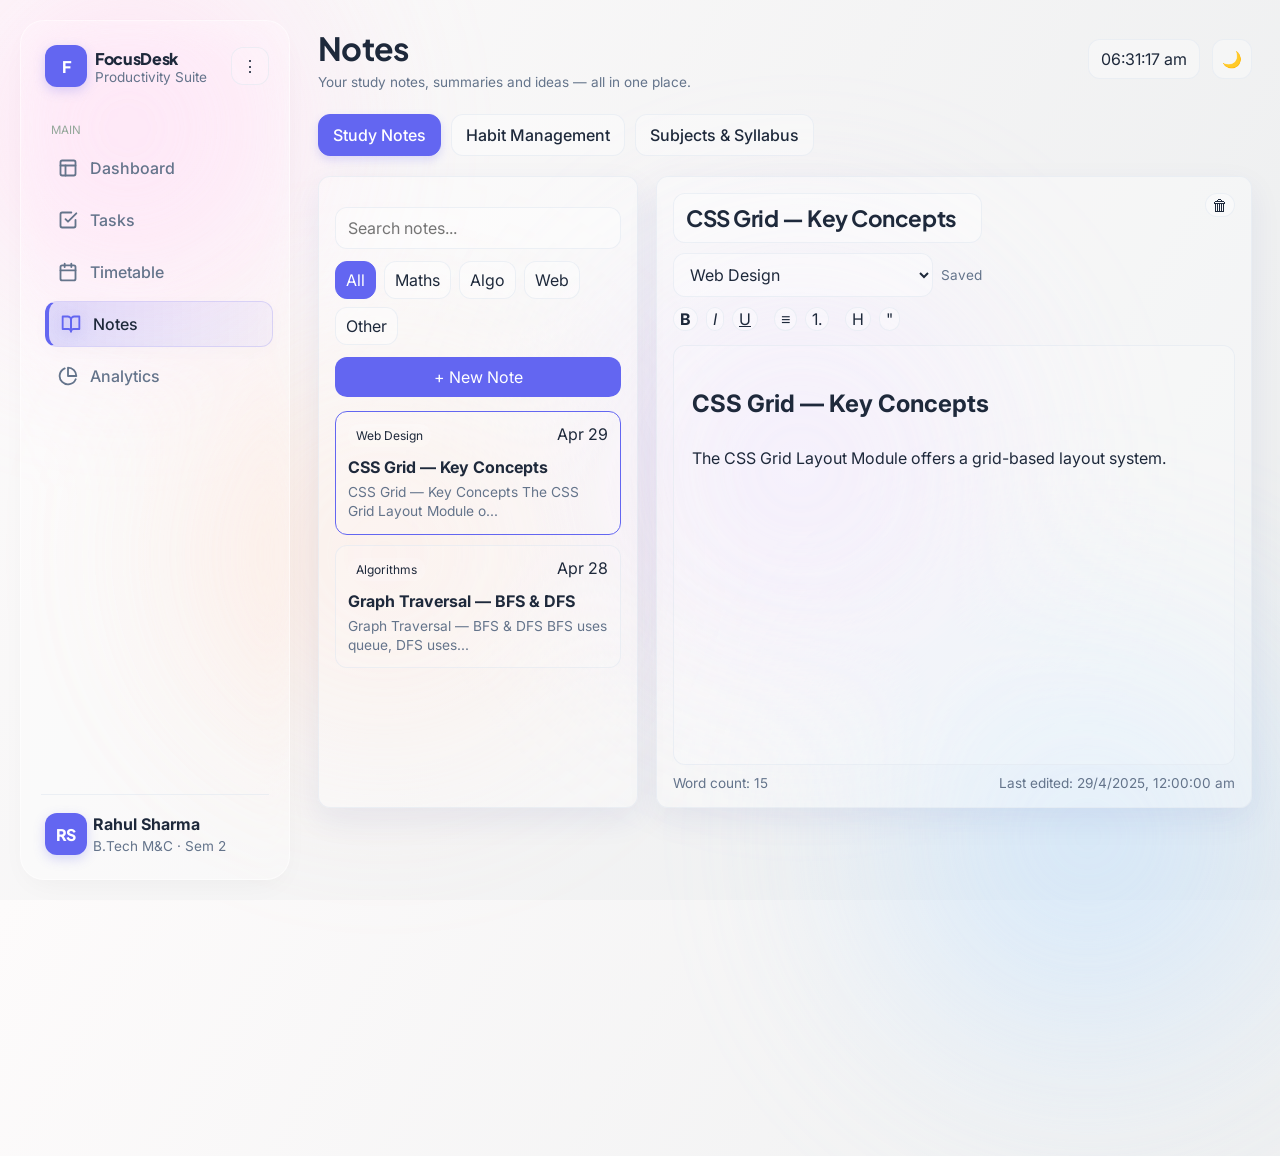
==== commit dec53556: "fix: prevent white flash in dark mode and add smooth page transitions" ====
--- a/html/notes.html
+++ b/html/notes.html
@@ -6,6 +6,11 @@
   <title>Notes — FocusDesk</title>
   <link rel="stylesheet" href="../css/style.css" />
   <link href="https://fonts.googleapis.com/css2?family=Syne:wght@400;600;700;800&family=Epilogue:ital,wght@0,300;0,400;0,500;1,300&display=swap" rel="stylesheet" />
+  <script>
+    if (localStorage.getItem("spd_theme") === "dark" || localStorage.getItem("theme") === "dark") {
+      document.documentElement.classList.add("dark");
+    }
+  </script>
 </head>
 <body class="page-notes">
 
--- a/css/style.css
+++ b/css/style.css
@@ -89,7 +89,7 @@
   100% { transform: translate(-5vw, -5vh) scale(0.95); }
 }
 
-body.dark {
+body.dark, html.dark body {
   --bg: #09090b;
   --panel: rgba(24, 24, 27, 0.35);
   --panel-soft: rgba(255, 255, 255, 0.05);
@@ -2137,3 +2137,11 @@
 .pomo-btn:hover, .add-task-btn:hover, .modal-btn-cancel:hover, .widget-link-btn:hover {
   background: var(--panel) !important;
 }
+
+@keyframes pageFadeIn {
+  from { opacity: 0; transform: translateY(8px); }
+  to { opacity: 1; transform: translateY(0); }
+}
+body {
+  animation: pageFadeIn 0.3s cubic-bezier(0.4, 0, 0.2, 1) forwards;
+}
